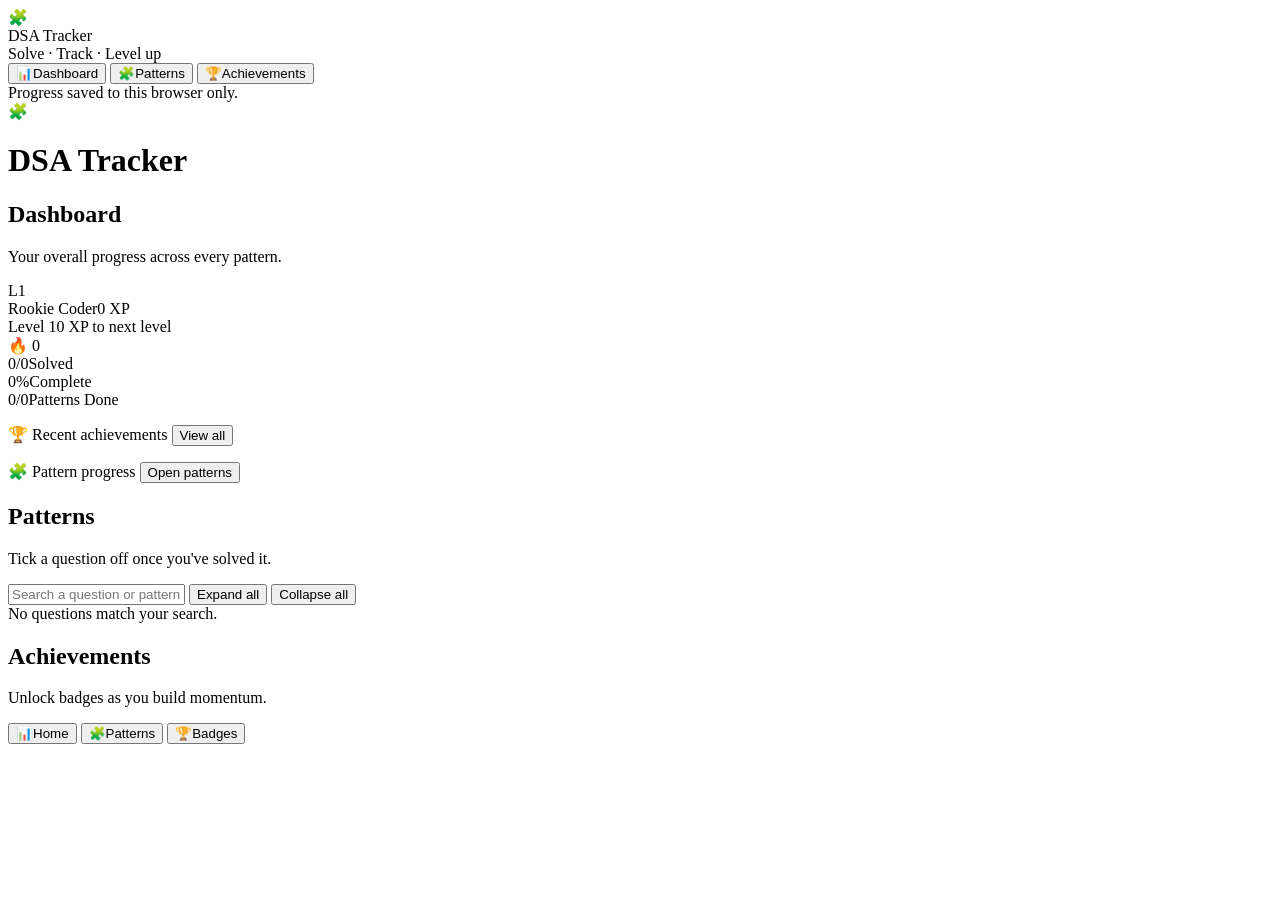
==== index.html @ c6c49d3a "Add initial HTML structure for DSA Tracker" ====
<!DOCTYPE html>
<html lang="en">
<head>
<meta charset="UTF-8">
<meta name="viewport" content="width=device-width, initial-scale=1, viewport-fit=cover">
<title>DSA Patterns Tracker</title>
<link rel="preconnect" href="https://fonts.googleapis.com">
<link rel="preconnect" href="https://fonts.gstatic.com" crossorigin>
<link href="https://fonts.googleapis.com/css2?family=Inter:wght@400;500;600;700;800&family=Sora:wght@600;700;800&display=swap" rel="stylesheet">
<link rel="stylesheet" href="style.css">
</head>
<body>
<div class="toast-stack" id="toastStack"></div>
<div class="app-shell">

  <aside class="sidebar">
    <div class="brand"><div class="logo">🧩</div><div><div class="btitle">DSA Tracker</div><div class="bsub">Solve · Track · Level up</div></div></div>
    <button class="navbtn active" data-view="dashboard"><span class="ic">📊</span>Dashboard</button>
    <button class="navbtn" data-view="patterns"><span class="ic">🧩</span>Patterns</button>
    <button class="navbtn" data-view="achievements"><span class="ic">🏆</span>Achievements</button>
    <div class="sidebar-foot">Progress saved to this browser only.</div>
  </aside>

  <div class="topbar">
    <div class="logo">🧩</div><h1>DSA Tracker</h1>
  </div>

  <main class="main">

    <section class="view active" id="view-dashboard">
      <h2 class="view-title">Dashboard</h2>
      <p class="view-sub">Your overall progress across every pattern.</p>

      <div class="hero">
        <div class="hero-top">
          <div class="avatar" id="avatarInitial">L1</div>
          <div class="hero-id">
            <div class="level-row"><span class="level-name" id="levelName">Rookie Coder</span><span class="xp-text" id="xpText">0 XP</span></div>
            <div class="xp-bar-wrap">
              <div class="xp-bar"><span id="xpBarFill" style="width:0%"></span></div>
              <div class="xp-caption"><span id="xpCaptionLeft">Level 1</span><span id="xpCaptionRight">0 XP to next level</span></div>
            </div>
          </div>
          <div class="streak-chip" id="streakChip">🔥 0</div>
        </div>
        <div class="stat-grid">
          <div class="stat"><span class="num" id="statSolved">0/0</span><span class="lbl">Solved</span></div>
          <div class="stat"><span class="num" id="statPct">0%</span><span class="lbl">Complete</span></div>
          <div class="stat"><span class="num" id="statPatterns">0/0</span><span class="lbl">Patterns Done</span></div>
        </div>
      </div>

      <div class="section-card">
        <p class="section-title">🏆 Recent achievements <button class="link-btn" data-goto="achievements">View all</button></p>
        <div class="badge-row" id="badgeRowDash"></div>
      </div>

      <div class="section-card">
        <p class="section-title">🧩 Pattern progress <button class="link-btn" data-goto="patterns">Open patterns</button></p>
        <div class="quicklist" id="quickList"></div>
      </div>
    </section>

    <section class="view" id="view-patterns">
      <h2 class="view-title">Patterns</h2>
      <p class="view-sub">Tick a question off once you've solved it.</p>
      <div class="controls">
        <input id="search" type="text" placeholder="Search a question or pattern…">
        <button class="btn" id="expandAll">Expand all</button>
        <button class="btn" id="collapseAll">Collapse all</button>
      </div>
      <main id="list"></main>
      <div class="empty hidden" id="emptyMsg">No questions match your search.</div>
    </section>

    <section class="view" id="view-achievements">
      <h2 class="view-title">Achievements</h2>
      <p class="view-sub">Unlock badges as you build momentum.</p>
      <div class="section-card">
        <div class="badge-grid" id="badgeGridFull"></div>
      </div>
    </section>

  </main>
</div>

<nav class="bottom-nav">
  <button class="navbtn active" data-view="dashboard"><span class="ic">📊</span>Home</button>
  <button class="navbtn" data-view="patterns"><span class="ic">🧩</span>Patterns</button>
  <button class="navbtn" data-view="achievements"><span class="ic">🏆</span>Badges</button>
</nav>

<script src="script.js"></script>
</body>
</html>
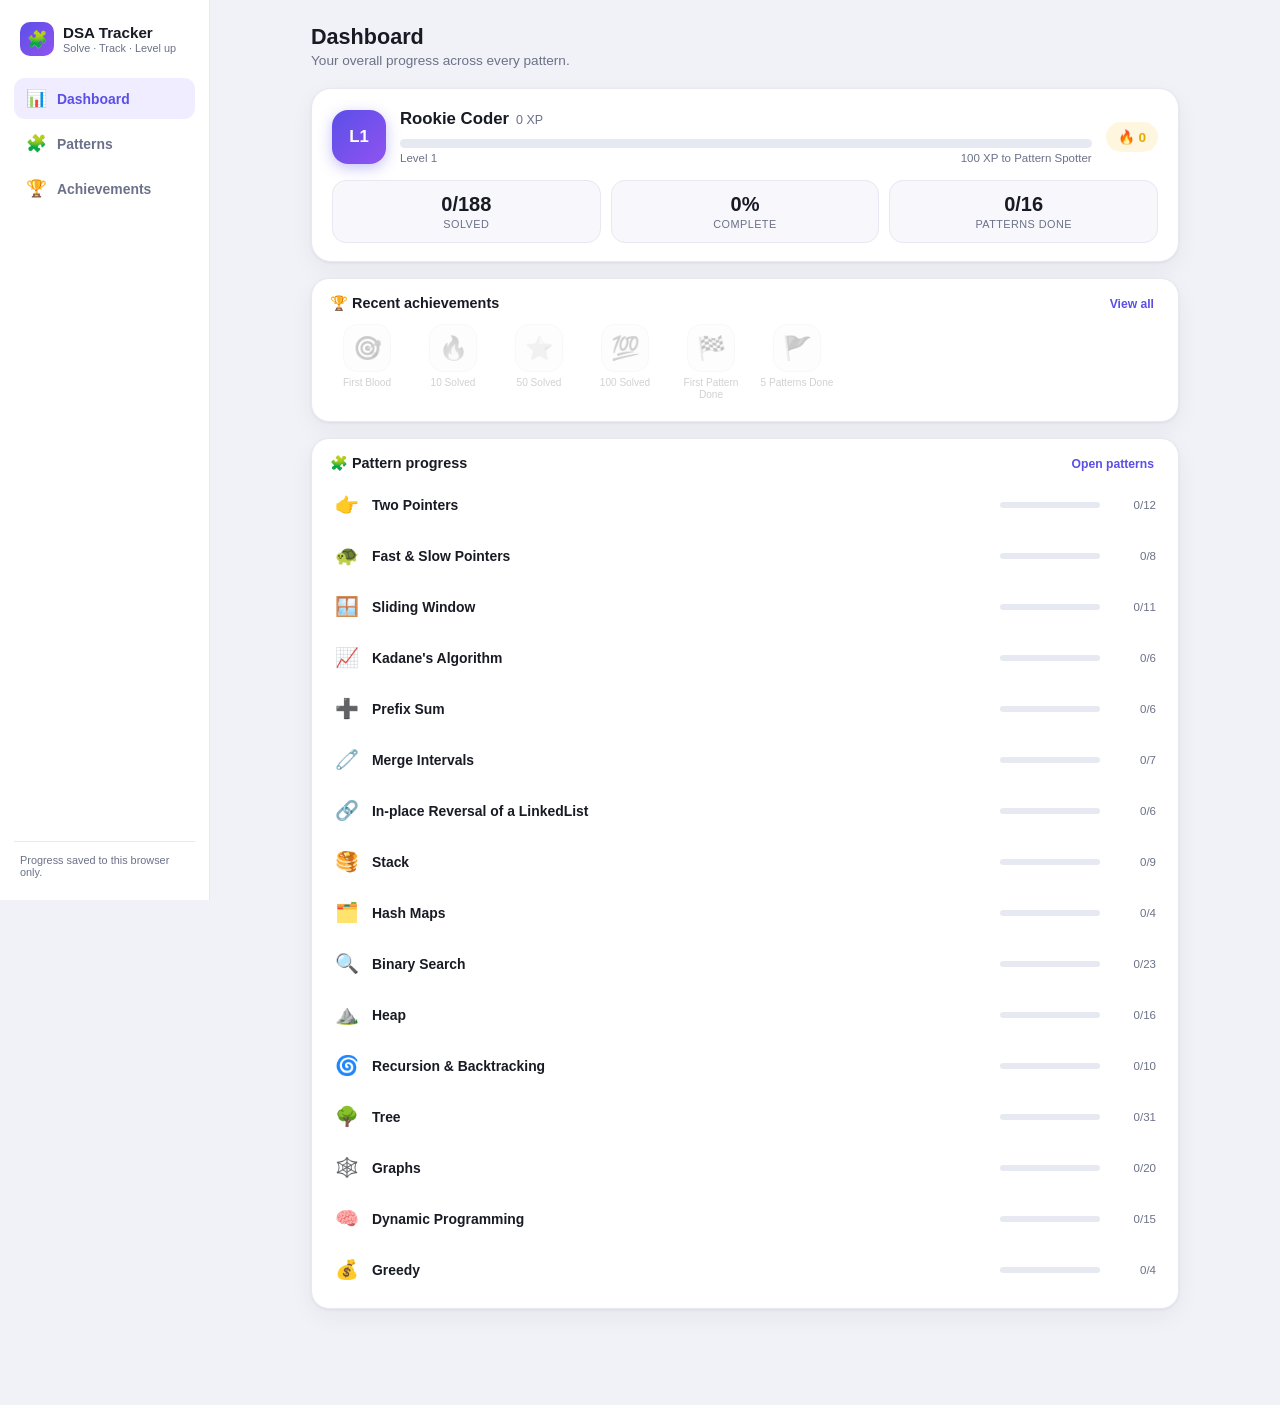
==== commit 5fef1f20: "Install Vercel Web Analytics with docs Implemented Vercel Web Analytics for the DSA Patterns Tracker" ====
--- a/index.html
+++ b/index.html
@@ -8,6 +8,12 @@
 <link rel="preconnect" href="https://fonts.gstatic.com" crossorigin>
 <link href="https://fonts.googleapis.com/css2?family=Inter:wght@400;500;600;700;800&family=Sora:wght@600;700;800&display=swap" rel="stylesheet">
 <link rel="stylesheet" href="style.css">
+<script>
+  window.va = window.va || function () { 
+    (window.vaq = window.vaq || []).push(arguments); 
+  };
+</script>
+<script defer src="/_vercel/insights/script.js"></script>
 </head>
 <body>
 <div class="toast-stack" id="toastStack"></div>
--- a/style.css
+++ b/style.css
@@ -0,0 +1,148 @@
+:root{
+  --bg:#f1f2f7; --card:#ffffff; --card-2:#f7f7fc; --text:#181a24; --sub:#6b7188; --border:#e7e8f1;
+  --accent:#5b4fe8; --accent-2:#8b6ff0; --accent-light:#efedff; --accent-grad:linear-gradient(135deg,#5b4fe8,#9153f0);
+  --done:#18a765; --done-bg:#e9fbf1; --track-bg:#e7e9f2;
+  --gold:#e8a900; --gold-bg:#fff6df;
+  --shadow:0 1px 3px rgba(30,20,80,.06), 0 8px 24px rgba(30,20,80,.05);
+  --sidebar-w:210px;
+  box-sizing:border-box;
+  padding-top:env(safe-area-inset-top,0px);
+  padding-bottom:env(safe-area-inset-bottom,0px);
+}
+@media (prefers-color-scheme: dark){
+  :root:not([data-theme="light"]){
+    --bg:#0b0c12; --card:#15161f; --card-2:#1a1c28; --text:#eceef4; --sub:#9aa0b4; --border:#262835;
+    --accent:#8b7dfc; --accent-2:#a98cff; --accent-light:#201d38; --accent-grad:linear-gradient(135deg,#7c6cf0,#a86bf5);
+    --done:#3ddc8a; --done-bg:#0f2a1f; --track-bg:#242737;
+    --gold:#f5c451; --gold-bg:#2c2410;
+    --shadow:0 1px 3px rgba(0,0,0,.3), 0 8px 24px rgba(0,0,0,.35);
+  }
+}
+:root[data-theme="dark"]{
+  --bg:#0b0c12; --card:#15161f; --card-2:#1a1c28; --text:#eceef4; --sub:#9aa0b4; --border:#262835;
+  --accent:#8b7dfc; --accent-2:#a98cff; --accent-light:#201d38; --accent-grad:linear-gradient(135deg,#7c6cf0,#a86bf5);
+  --done:#3ddc8a; --done-bg:#0f2a1f; --track-bg:#242737;
+  --gold:#f5c451; --gold-bg:#2c2410;
+  --shadow:0 1px 3px rgba(0,0,0,.3), 0 8px 24px rgba(0,0,0,.35);
+}
+html{scroll-padding-top:env(safe-area-inset-top,0px);}
+*{box-sizing:border-box;}
+body{margin:0; background:var(--bg); color:var(--text); font-family:'Inter',-apple-system,BlinkMacSystemFont,"Segoe UI",Roboto,Helvetica,Arial,sans-serif; min-height:100%; -webkit-font-smoothing:antialiased;}
+
+.app-shell{display:flex; min-height:100vh;}
+
+/* Sidebar (desktop) */
+.sidebar{width:var(--sidebar-w); flex-shrink:0; background:var(--card); border-right:1px solid var(--border); padding:18px 14px; display:flex; flex-direction:column; gap:4px; position:sticky; top:0; height:100vh; padding-top:calc(18px + env(safe-area-inset-top,0px));}
+.sidebar .brand{display:flex; align-items:center; gap:9px; padding:4px 6px 18px;}
+.sidebar .brand .logo{width:34px; height:34px; border-radius:10px; background:var(--accent-grad); display:flex; align-items:center; justify-content:center; font-size:1.05rem; flex-shrink:0;}
+.sidebar .brand .btitle{font-family:'Sora',sans-serif; font-weight:700; font-size:.95rem; line-height:1.15;}
+.sidebar .brand .bsub{font-size:.68rem; color:var(--sub);}
+.navbtn{display:flex; align-items:center; gap:11px; padding:10px 12px; border-radius:11px; border:none; background:transparent; color:var(--sub); font-size:.87rem; font-weight:600; cursor:pointer; text-align:left; width:100%; font-family:inherit;}
+.navbtn .ic{font-size:1.05rem; width:20px; text-align:center;}
+.navbtn:hover{background:var(--card-2); color:var(--text);}
+.navbtn.active{background:var(--accent-light); color:var(--accent);}
+.sidebar-foot{margin-top:auto; padding:10px 6px 4px; font-size:.68rem; color:var(--sub); border-top:1px solid var(--border); padding-top:12px;}
+
+.main{flex:1; min-width:0; padding:24px 26px 80px; max-width:920px; margin:0 auto; width:100%;}
+.view{display:none;}
+.view.active{display:block;}
+.view-title{font-family:'Sora',sans-serif; font-weight:800; font-size:1.35rem; margin:0 0 3px;}
+.view-sub{color:var(--sub); font-size:.85rem; margin:0 0 20px;}
+
+/* Topbar (mobile) */
+.topbar{display:none; align-items:center; gap:10px; padding:14px 16px; position:sticky; top:0; background:var(--bg); z-index:6; border-bottom:1px solid var(--border);}
+.topbar .logo{width:30px; height:30px; border-radius:9px; background:var(--accent-grad); display:flex; align-items:center; justify-content:center; font-size:.95rem;}
+.topbar h1{font-family:'Sora',sans-serif; font-size:1rem; margin:0;}
+
+/* Hero / cards */
+.hero{background:var(--card); border:1px solid var(--border); border-radius:20px; padding:20px 20px 18px; margin-bottom:16px; box-shadow:var(--shadow);}
+.hero-top{display:flex; align-items:center; gap:14px; margin-bottom:16px; flex-wrap:wrap;}
+.avatar{width:54px; height:54px; border-radius:16px; background:var(--accent-grad); flex-shrink:0; display:flex; align-items:center; justify-content:center; font-size:1.05rem; box-shadow:0 4px 14px rgba(91,79,232,.35); color:#fff; font-family:'Sora',sans-serif; font-weight:800;}
+.hero-id{flex:1; min-width:160px;}
+.level-row{display:flex; align-items:baseline; gap:7px; flex-wrap:wrap;}
+.level-name{font-family:'Sora',sans-serif; font-weight:700; font-size:1.05rem;}
+.xp-text{color:var(--sub); font-size:.78rem;}
+.streak-chip{display:flex; align-items:center; gap:4px; background:var(--gold-bg); color:var(--gold); font-weight:700; font-size:.85rem; padding:7px 12px; border-radius:99px; flex-shrink:0; white-space:nowrap;}
+.xp-bar-wrap{margin-top:10px;}
+.xp-bar{height:9px; background:var(--track-bg); border-radius:99px; overflow:hidden;}
+.xp-bar>span{display:block; height:100%; background:var(--accent-grad); border-radius:99px; transition:width .4s cubic-bezier(.4,1.4,.6,1);}
+.xp-caption{display:flex; justify-content:space-between; font-size:.72rem; color:var(--sub); margin-top:4px;}
+
+.stat-grid{display:grid; grid-template-columns:repeat(3,1fr); gap:10px;}
+.stat{background:var(--card-2); border:1px solid var(--border); border-radius:14px; padding:12px 8px; text-align:center;}
+.stat .num{font-family:'Sora',sans-serif; font-weight:800; font-size:1.25rem; display:block;}
+.stat .lbl{font-size:.68rem; color:var(--sub); text-transform:uppercase; letter-spacing:.04em; margin-top:2px; display:block;}
+
+.section-card{background:var(--card); border:1px solid var(--border); border-radius:18px; padding:16px 18px 18px; margin-bottom:16px; box-shadow:var(--shadow);}
+.section-title{font-family:'Sora',sans-serif; font-weight:700; font-size:.9rem; margin:0 0 12px; display:flex; align-items:center; justify-content:space-between; gap:6px;}
+.section-title .link-btn{font-size:.76rem; color:var(--accent); font-weight:600; cursor:pointer; background:none; border:none; font-family:inherit;}
+
+.badge-row{display:flex; gap:12px; overflow-x:auto; padding-bottom:2px; -webkit-overflow-scrolling:touch;}
+.badge{flex-shrink:0; width:74px; text-align:center; opacity:.32; filter:grayscale(1);}
+.badge.unlocked{opacity:1; filter:none;}
+.badge .icon{width:48px; height:48px; border-radius:14px; background:var(--card-2); border:1px solid var(--border); display:flex; align-items:center; justify-content:center; font-size:1.45rem; margin:0 auto 5px;}
+.badge.unlocked .icon{background:var(--accent-light); border-color:var(--accent); box-shadow:0 2px 8px rgba(91,79,232,.25);}
+.badge .blabel{font-size:.63rem; color:var(--sub); line-height:1.2; display:block;}
+
+.badge-grid{display:grid; grid-template-columns:repeat(auto-fill,minmax(96px,1fr)); gap:14px;}
+.badge-grid .badge{width:auto;}
+.badge-grid .badge .icon{width:56px; height:56px; font-size:1.6rem;}
+.badge-grid .badge .blabel{font-size:.7rem;}
+
+.quicklist{display:flex; flex-direction:column; gap:10px;}
+.qk-row{display:flex; align-items:center; gap:12px; padding:9px 4px; border-radius:11px; cursor:pointer;}
+.qk-row:hover{background:var(--card-2);}
+.qk-row .qk-emoji{font-size:1.2rem; width:26px; text-align:center; flex-shrink:0;}
+.qk-row .qk-name{flex:1; font-size:.87rem; font-weight:600; min-width:0;}
+.qk-row .qk-bar{height:6px; background:var(--track-bg); border-radius:99px; overflow:hidden; width:100px; flex-shrink:0;}
+.qk-row .qk-bar>span{display:block; height:100%; background:var(--accent-grad); border-radius:99px;}
+.qk-row .qk-count{font-size:.72rem; color:var(--sub); width:44px; text-align:right; flex-shrink:0;}
+
+.controls{display:flex; gap:8px; margin-bottom:16px; flex-wrap:wrap;}
+#search{flex:1; min-width:140px; padding:10px 13px; border-radius:12px; border:1px solid var(--border); background:var(--card); color:var(--text); font-size:.9rem; box-shadow:var(--shadow);}
+#search:focus{outline:2px solid var(--accent); outline-offset:-1px;}
+.btn{padding:10px 13px; border-radius:12px; border:1px solid var(--border); background:var(--card); color:var(--text); font-size:.85rem; font-weight:500; cursor:pointer; box-shadow:var(--shadow);}
+.btn:active{transform:scale(.96);}
+
+.pattern{background:var(--card); border:1px solid var(--border); border-radius:16px; margin-bottom:10px; overflow:hidden; box-shadow:var(--shadow); transition:border-color .15s;}
+.pattern.complete{border-color:var(--done);}
+.pattern-head{display:flex; align-items:center; gap:11px; padding:14px 15px; cursor:pointer; user-select:none;}
+.pattern-head .chev{transition:transform .18s; color:var(--sub); flex-shrink:0; font-size:.75rem;}
+.pattern.open .chev{transform:rotate(90deg);}
+.pattern-head .pemoji{font-size:1.15rem; flex-shrink:0;}
+.pattern-head .name{font-weight:600; font-size:.95rem; flex:1; font-family:'Sora',sans-serif;}
+.pattern-head .count{font-size:.75rem; color:var(--sub); white-space:nowrap; background:var(--card-2); padding:3px 8px; border-radius:99px; border:1px solid var(--border);}
+.pattern.complete .count{color:var(--done); border-color:var(--done); background:var(--done-bg);}
+.mini-bar{height:5px; background:var(--track-bg); border-radius:99px; overflow:hidden; margin:0 15px 12px;}
+.mini-bar>span{display:block; height:100%; background:var(--accent-grad); border-radius:99px; transition:width .3s;}
+.pattern.complete .mini-bar>span{background:var(--done);}
+.qlist{display:none; padding:0 6px 8px;}
+.pattern.open .qlist{display:block;}
+.q{display:flex; align-items:flex-start; gap:10px; padding:10px 11px; border-radius:11px; transition:background .15s;}
+.q:hover{background:var(--accent-light);}
+.q input{margin-top:3px; width:18px; height:18px; accent-color:var(--accent); flex-shrink:0; cursor:pointer;}
+.q label{flex:1; font-size:.87rem; line-height:1.4; cursor:pointer;}
+.q.done label .qname{color:var(--done); text-decoration:line-through; text-decoration-color:var(--done);}
+.qname{display:block; margin-bottom:2px;}
+.xp-tag{font-size:.65rem; font-weight:700; color:var(--accent); background:var(--accent-light); padding:1px 6px; border-radius:99px; margin-left:6px; vertical-align:middle;}
+.links a{font-size:.76rem; color:var(--accent); text-decoration:none; margin-right:10px; font-weight:500;}
+.links a:hover{text-decoration:underline;}
+.hidden{display:none !important;}
+.empty{text-align:center; color:var(--sub); padding:30px 0; font-size:.9rem;}
+
+.toast-stack{position:fixed; top:calc(env(safe-area-inset-top,0px) + 14px); left:50%; transform:translateX(-50%); z-index:50; display:flex; flex-direction:column; gap:8px; align-items:center; pointer-events:none;}
+.toast{background:var(--text); color:var(--bg); font-size:.82rem; font-weight:600; padding:9px 16px; border-radius:99px; box-shadow:0 6px 20px rgba(0,0,0,.25); opacity:0; transform:translateY(-10px) scale(.95); animation:toastIn .25s ease forwards, toastOut .3s ease forwards 2.1s; white-space:nowrap;}
+.toast.level{background:var(--accent-grad); color:#fff;}
+.toast.badge{background:var(--gold); color:#3a2b00;}
+@keyframes toastIn{to{opacity:1; transform:translateY(0) scale(1);}}
+@keyframes toastOut{to{opacity:0; transform:translateY(-8px) scale(.95);}}
+
+@media (max-width:760px){
+  .sidebar{display:none;}
+  .topbar{display:flex;}
+  .main{padding:16px 14px 90px;}
+  .bottom-nav{display:flex;}
+}
+.bottom-nav{display:none; position:fixed; bottom:0; left:0; right:0; background:var(--card); border-top:1px solid var(--border); padding:8px 10px calc(8px + env(safe-area-inset-bottom,0px)); justify-content:space-around; z-index:6;}
+.bottom-nav .navbtn{flex-direction:column; gap:3px; width:auto; padding:6px 14px; font-size:.66rem; text-align:center;}
+.bottom-nav .navbtn .ic{font-size:1.15rem;}
